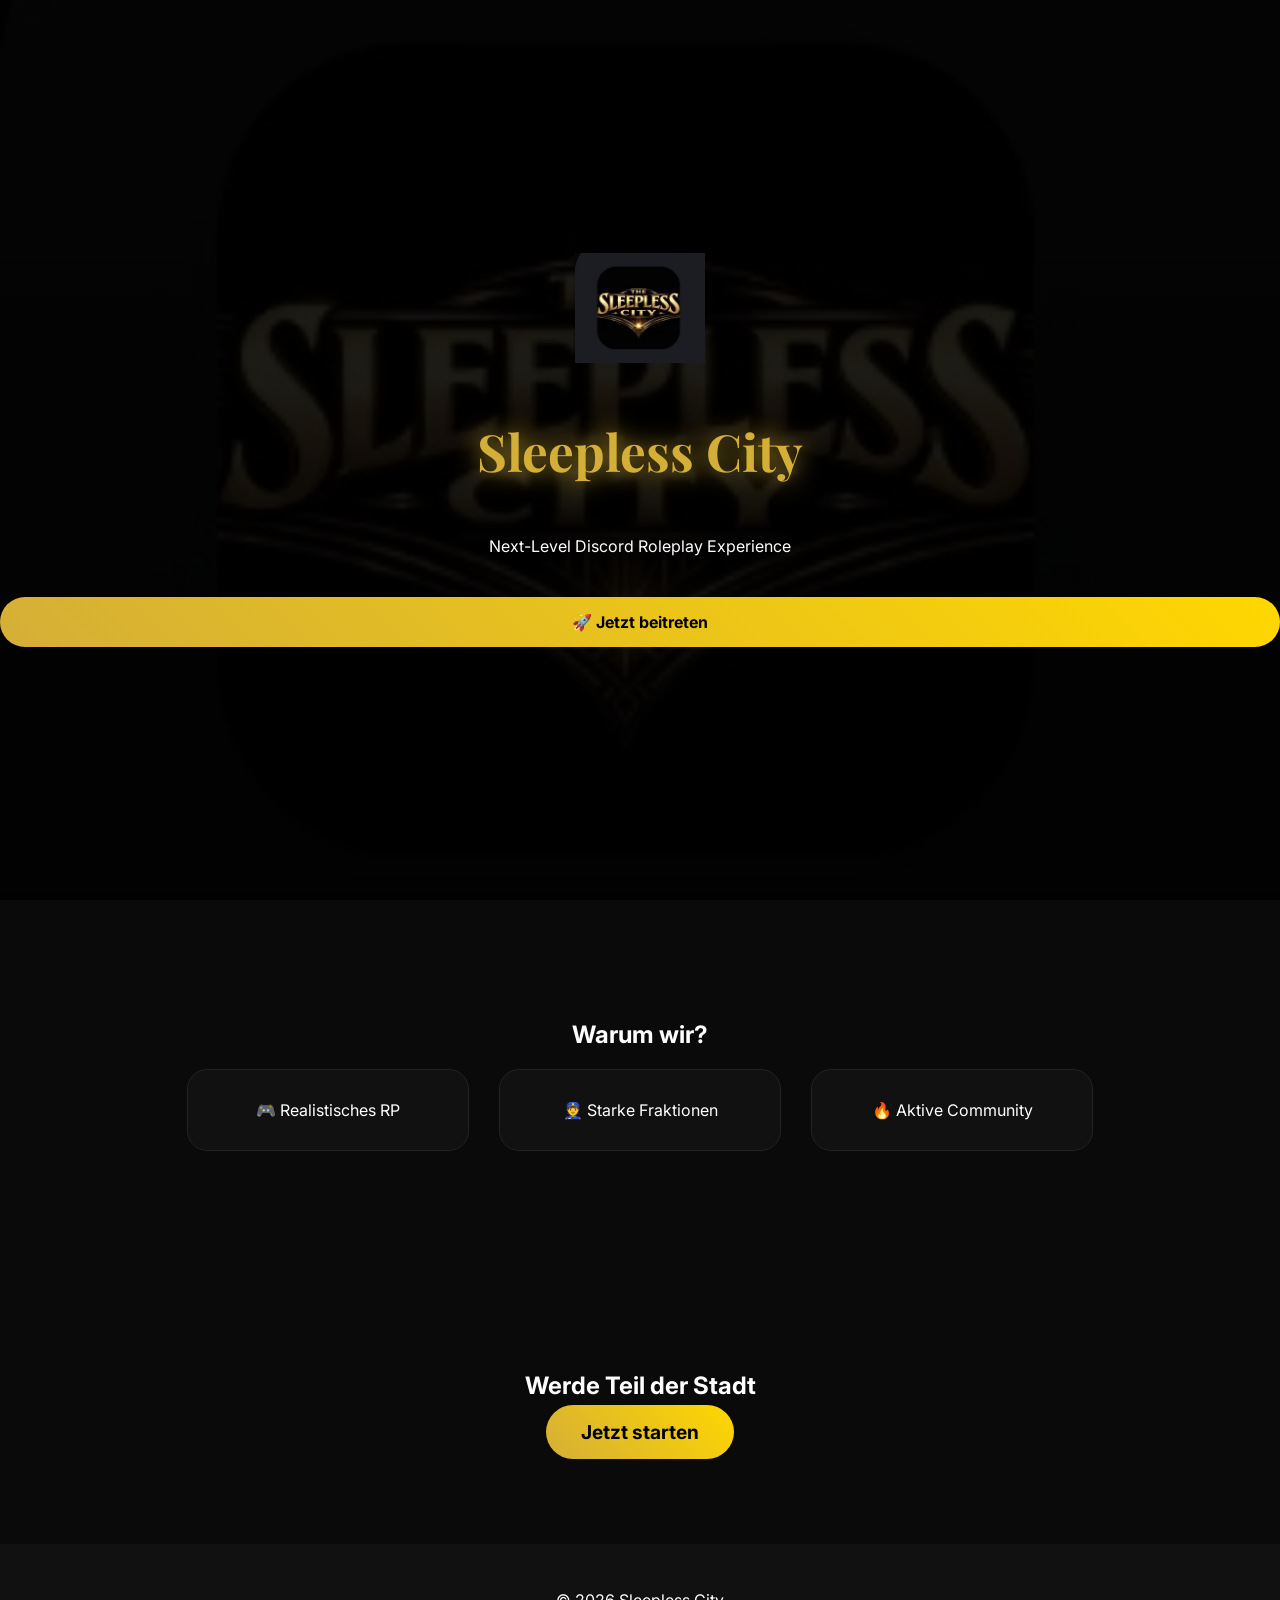
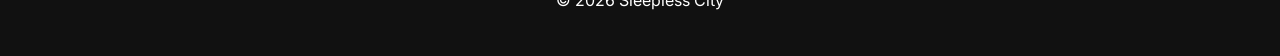
==== index.html @ 9f5f73a9 "Upload ." ====
<!DOCTYPE html>
<html lang="de">
<head>
<meta charset="UTF-8">
<meta name="viewport" content="width=device-width, initial-scale=1.0">

<title>Sleepless City</title>

<link href="https://fonts.googleapis.com/css2?family=Playfair+Display:wght@600&family=Inter&display=swap" rel="stylesheet">
<link rel="stylesheet" href="style.css">
</head>

<body>

<header class="hero">
    <img src="logo.png" class="logo">

    <h1>Sleepless City</h1>
    <p>Next-Level Discord Roleplay Experience</p>

    <a href="https://discord.gg/4vmtpMnhNf" target="_blank" class="btn">
        🚀 Jetzt beitreten
    </a>
</header>

<section class="features">
    <h2>Warum wir?</h2>

    <div class="cards">
        <div class="card">🎮 Realistisches RP</div>
        <div class="card">👮 Starke Fraktionen</div>
        <div class="card">🔥 Aktive Community</div>
    </div>
</section>

<section class="join">
    <h2>Werde Teil der Stadt</h2>
    <a href="https://discord.gg/4vmtpMnhNf" class="btn big">Jetzt starten</a>
</section>

<footer>
    <p>© 2026 Sleepless City</p>
</footer>

<script src="script.js"></script>
</body>
</html>
---- style.css ----
body {
    margin: 0;
    font-family: 'Inter', sans-serif;
    background: #0a0a0a;
    color: white;
}

/* HERO */
.hero {
    height: 100vh;
    text-align: center;

    background: linear-gradient(rgba(0,0,0,0.85), rgba(0,0,0,0.95)),
                url('logo.png');

    background-size: cover;
    background-position: center;

    display: flex;
    flex-direction: column;
    justify-content: center;

    animation: fadeIn 1.5s ease;
}

.logo {
    width: 130px;
    margin: 0 auto 20px;
}

/* TITEL */
h1 {
    font-family: 'Playfair Display', serif;
    font-size: 3.2rem;
    color: #d4af37;
    text-shadow: 0 0 25px #d4af37;
}

/* BUTTON */
.btn {
    margin-top: 25px;
    padding: 15px 35px;

    background: linear-gradient(45deg, #d4af37, #ffd700);
    color: black;

    border-radius: 30px;
    text-decoration: none;
    font-weight: bold;

    transition: 0.3s;
}

.btn:hover {
    transform: scale(1.1);
    box-shadow: 0 0 30px #d4af37;
}

/* FEATURES */
.features {
    padding: 100px 20px;
    text-align: center;
}

.cards {
    display: flex;
    flex-wrap: wrap;
    justify-content: center;
    gap: 30px;
}

.card {
    background: #111;
    padding: 30px;
    border-radius: 20px;
    width: 220px;

    transition: 0.3s;
    border: 1px solid #222;
}

.card:hover {
    transform: translateY(-10px);
    border-color: #d4af37;
}

/* JOIN */
.join {
    padding: 100px 20px;
    text-align: center;
}

.btn.big {
    font-size: 1.2rem;
}

/* FOOTER */
footer {
    padding: 30px;
    text-align: center;
    background: #111;
}

/* ANIMATION */
@keyframes fadeIn {
    from {opacity: 0; transform: translateY(20px);}
    to {opacity: 1; transform: translateY(0);}
}
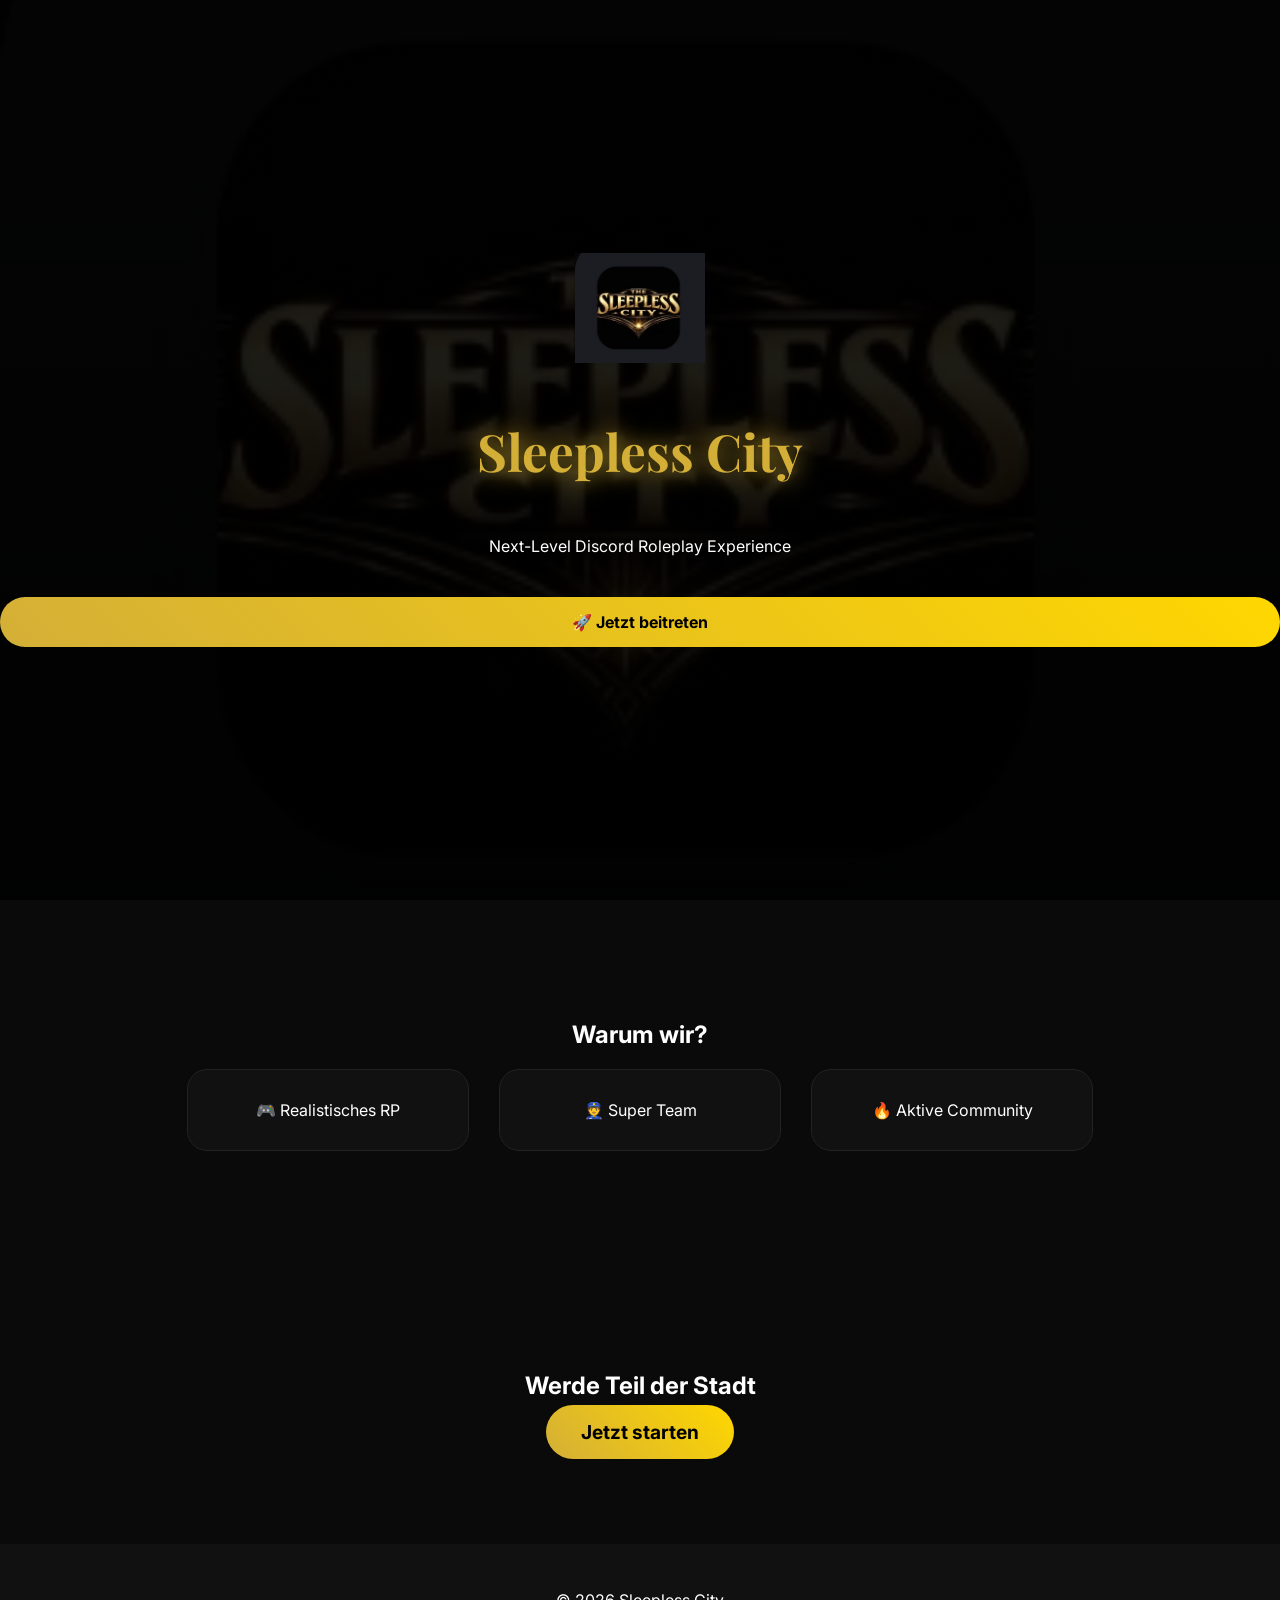
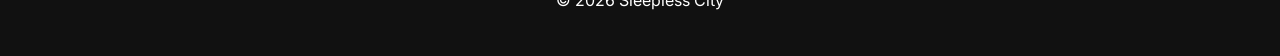
==== commit 8391dc21: "Update index.html" ====
--- a/index.html
+++ b/index.html
@@ -28,7 +28,7 @@
 
     <div class="cards">
         <div class="card">🎮 Realistisches RP</div>
-        <div class="card">👮 Starke Fraktionen</div>
+        <div class="card">👮 Super Team </div>
         <div class="card">🔥 Aktive Community</div>
     </div>
 </section>
@@ -44,4 +44,4 @@
 
 <script src="script.js"></script>
 </body>
-</html>+</html>
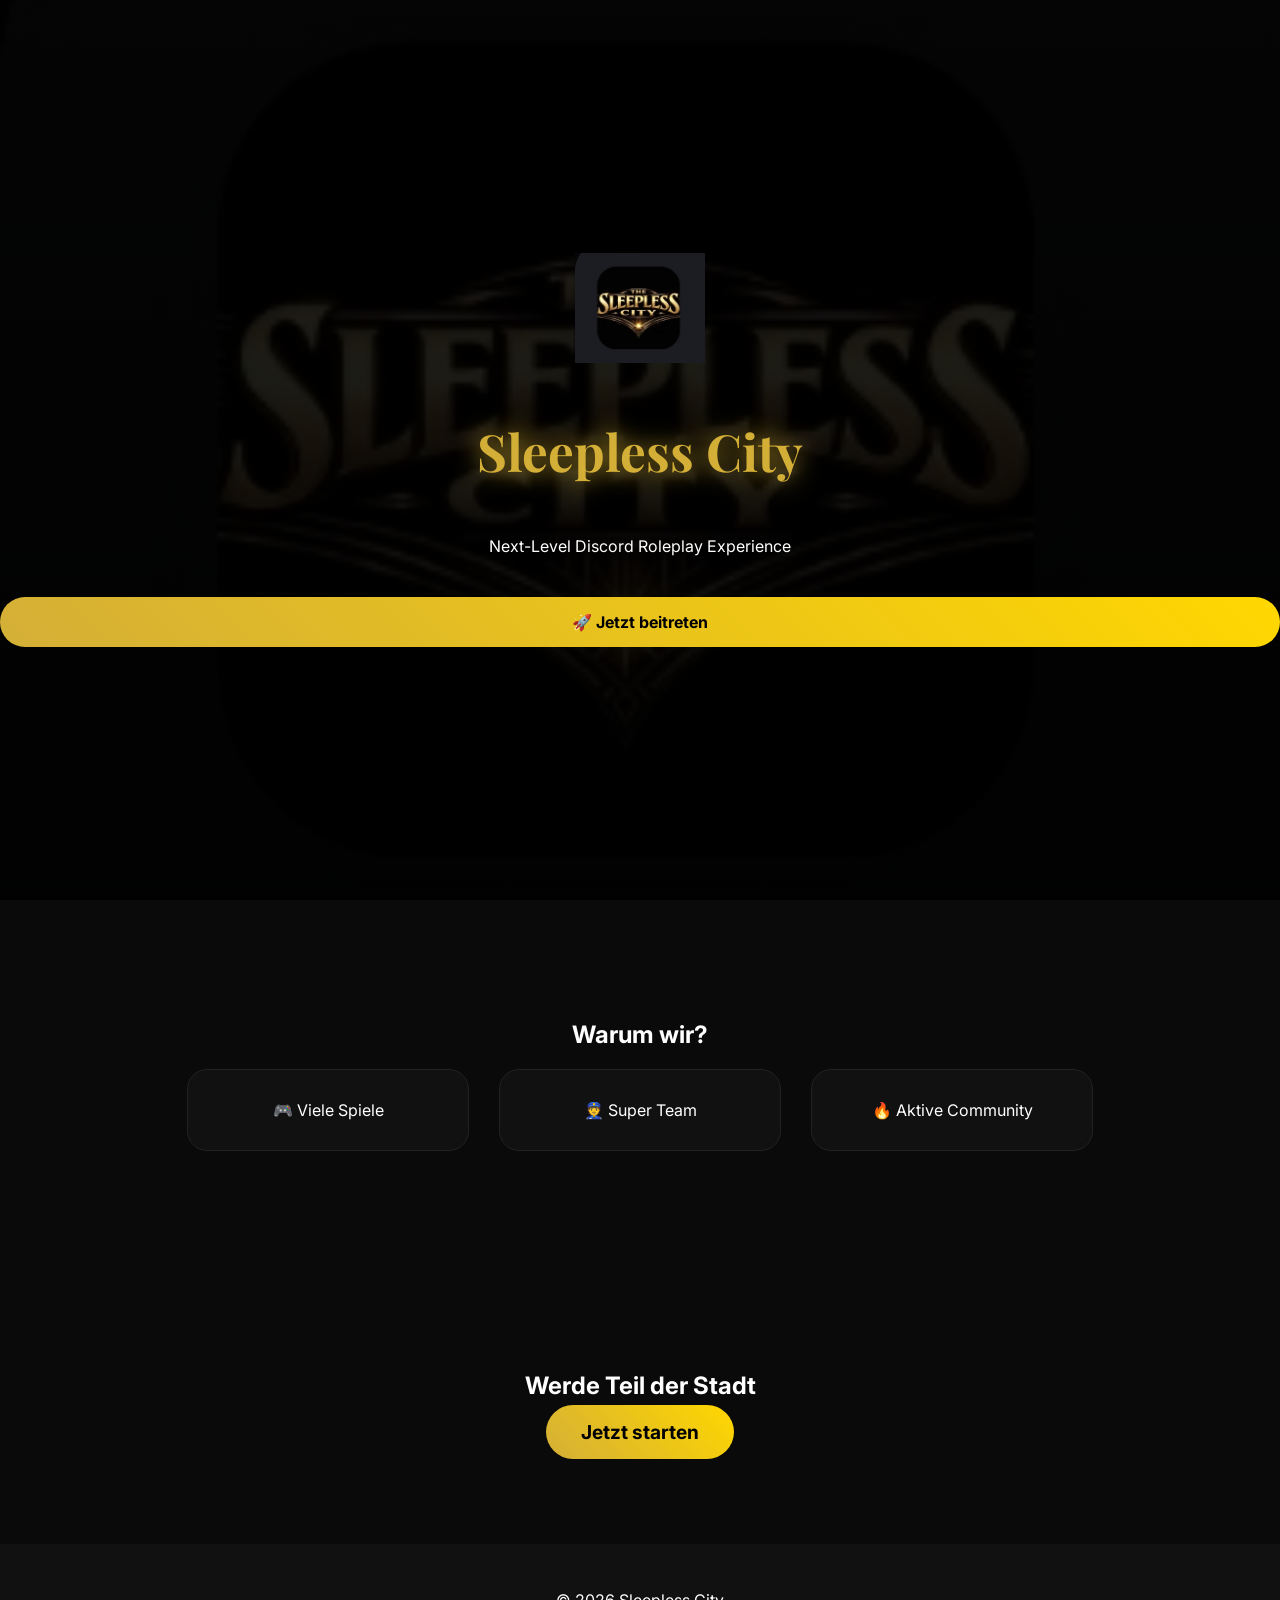
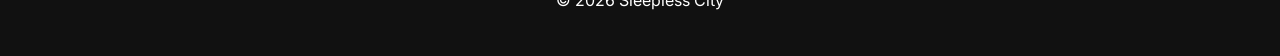
==== commit e75109f0: "Update index.html" ====
--- a/index.html
+++ b/index.html
@@ -27,7 +27,7 @@
     <h2>Warum wir?</h2>
 
     <div class="cards">
-        <div class="card">🎮 Realistisches RP</div>
+        <div class="card">🎮 Viele Spiele </div>
         <div class="card">👮 Super Team </div>
         <div class="card">🔥 Aktive Community</div>
     </div>
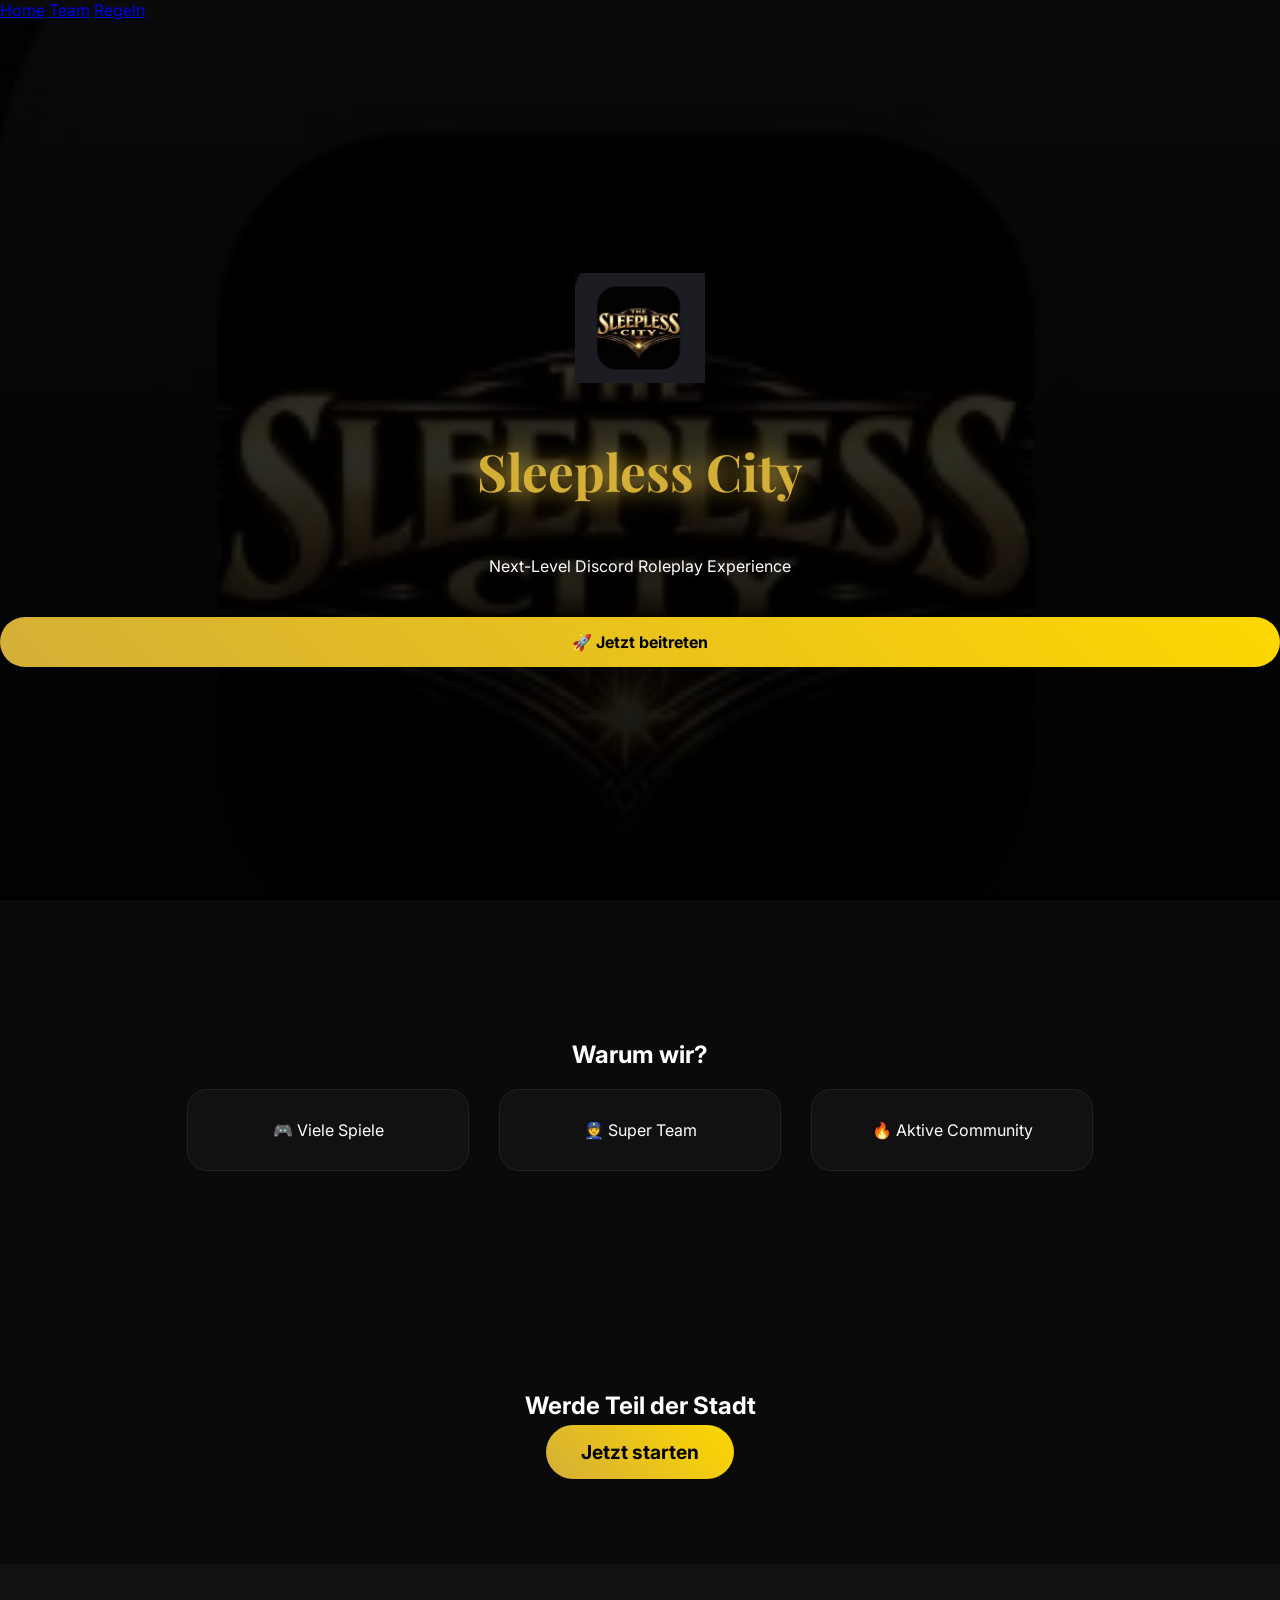
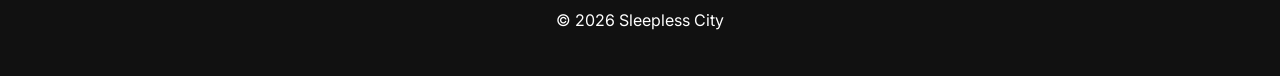
==== commit 3b28c0c1: "Update index.html" ====
--- a/index.html
+++ b/index.html
@@ -11,7 +11,12 @@
 </head>
 
 <body>
-
+<nav>
+    <a href="index.html">Home</a>
+    <a href="team.html">Team</a>
+    <a href="rules.html">Regeln</a>
+</nav>
+    
 <header class="hero">
     <img src="logo.png" class="logo">
 
--- a/style.css
+++ b/style.css
@@ -10,17 +10,16 @@
     height: 100vh;
     text-align: center;
 
-    background: linear-gradient(rgba(0,0,0,0.85), rgba(0,0,0,0.95)),
+    background: linear-gradient(rgba(0,0,0,0.7), rgba(0,0,0,0.95)),
                 url('logo.png');
 
     background-size: cover;
     background-position: center;
+    background-attachment: fixed; /* 🔥 Parallax */
 
     display: flex;
     flex-direction: column;
     justify-content: center;
-
-    animation: fadeIn 1.5s ease;
 }
 
 .logo {
@@ -105,4 +104,4 @@
 @keyframes fadeIn {
     from {opacity: 0; transform: translateY(20px);}
     to {opacity: 1; transform: translateY(0);}
-}+}
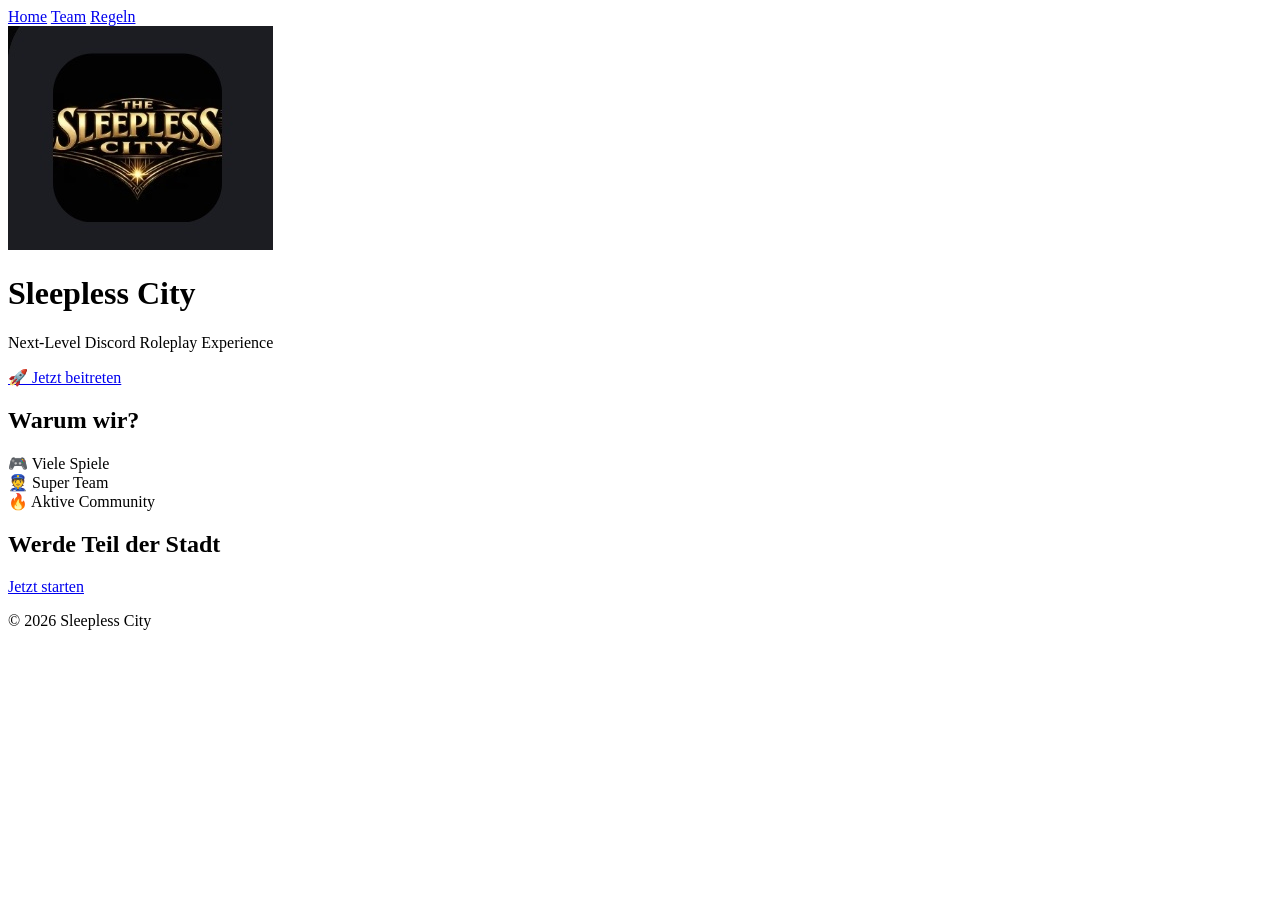
==== commit e83666b1: "Update index.html" ====
--- a/index.html
+++ b/index.html
@@ -6,8 +6,7 @@
 
 <title>Sleepless City</title>
 
-<link href="https://fonts.googleapis.com/css2?family=Playfair+Display:wght@600&family=Inter&display=swap" rel="stylesheet">
-<link rel="stylesheet" href="style.css">
+<link href="https://fonts.googleapis.com/css2?family=Playfair+Display&family=Inter&display=swap" rel="stylesheet">
 </head>
 
 <body>
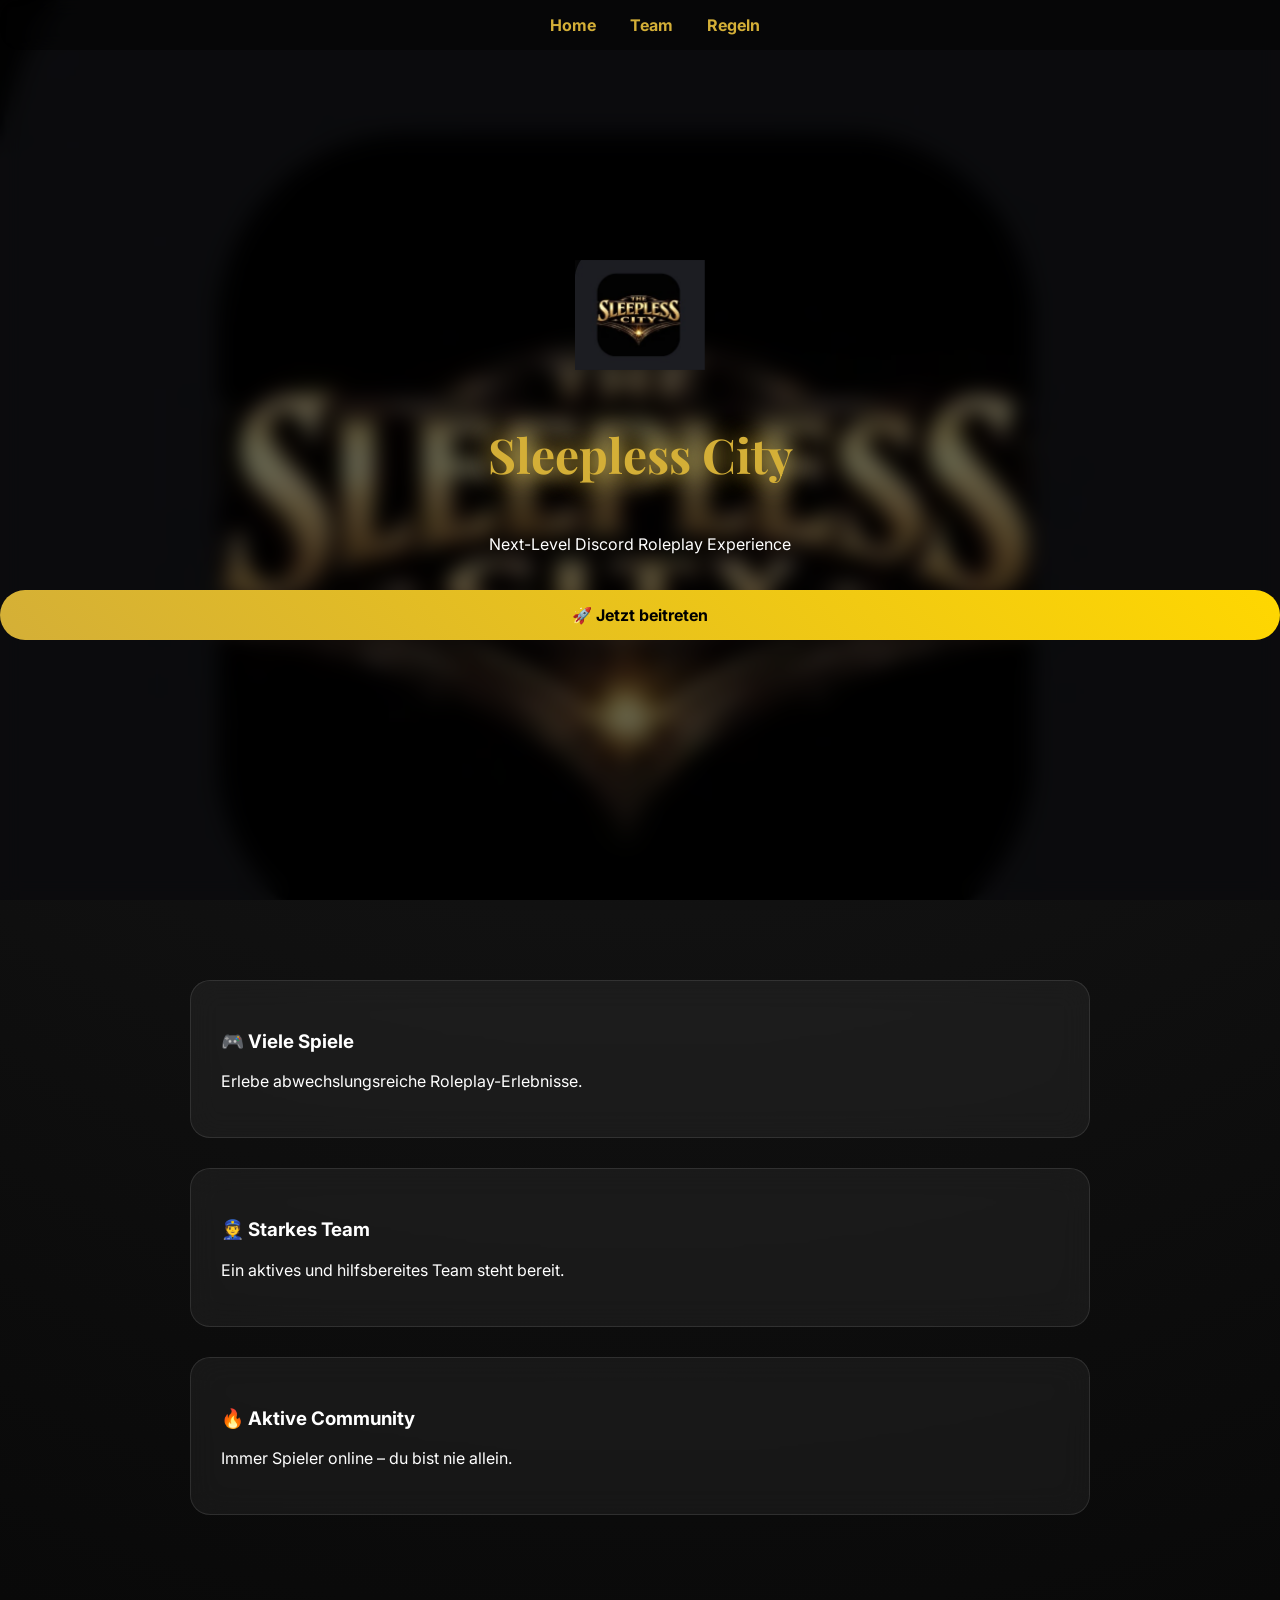
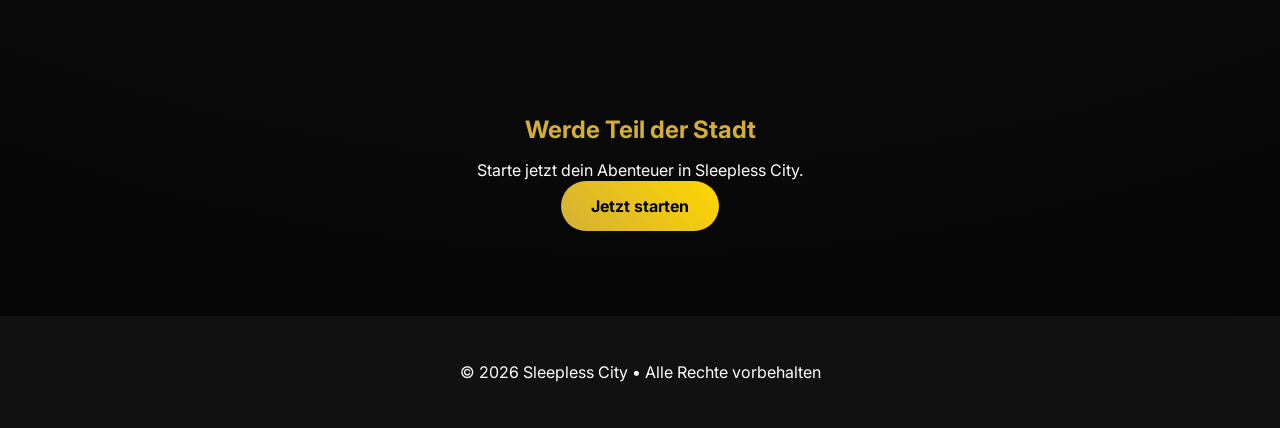
==== commit e707a550: "Update index.html" ====
--- a/index.html
+++ b/index.html
@@ -6,46 +6,73 @@
 
 <title>Sleepless City</title>
 
+<!-- FONTS -->
 <link href="https://fonts.googleapis.com/css2?family=Playfair+Display&family=Inter&display=swap" rel="stylesheet">
+
+<!-- CSS (WICHTIG!) -->
+<link rel="stylesheet" href="style.css">
 </head>
 
 <body>
+
+<!-- NAVBAR -->
 <nav>
     <a href="index.html">Home</a>
     <a href="team.html">Team</a>
     <a href="rules.html">Regeln</a>
 </nav>
-    
+
+<!-- HERO -->
 <header class="hero">
-    <img src="logo.png" class="logo">
+    <img src="logo.png" class="logo" alt="Sleepless City Logo">
 
     <h1>Sleepless City</h1>
-    <p>Next-Level Discord Roleplay Experience</p>
+    <p class="subtitle">Next-Level Discord Roleplay Experience</p>
 
     <a href="https://discord.gg/4vmtpMnhNf" target="_blank" class="btn">
         🚀 Jetzt beitreten
     </a>
 </header>
 
+<!-- FEATURES -->
 <section class="features">
-    <h2>Warum wir?</h2>
+    <div class="cards">
 
-    <div class="cards">
-        <div class="card">🎮 Viele Spiele </div>
-        <div class="card">👮 Super Team </div>
-        <div class="card">🔥 Aktive Community</div>
+        <div class="card">
+            <h3>🎮 Viele Spiele</h3>
+            <p>Erlebe abwechslungsreiche Roleplay-Erlebnisse.</p>
+        </div>
+
+        <div class="card">
+            <h3>👮 Starkes Team</h3>
+            <p>Ein aktives und hilfsbereites Team steht bereit.</p>
+        </div>
+
+        <div class="card">
+            <h3>🔥 Aktive Community</h3>
+            <p>Immer Spieler online – du bist nie allein.</p>
+        </div>
+
     </div>
 </section>
 
+<!-- JOIN -->
 <section class="join">
     <h2>Werde Teil der Stadt</h2>
-    <a href="https://discord.gg/4vmtpMnhNf" class="btn big">Jetzt starten</a>
+    <p>Starte jetzt dein Abenteuer in Sleepless City.</p>
+
+    <a href="https://discord.gg/4vmtpMnhNf" target="_blank" class="btn big">
+        Jetzt starten
+    </a>
 </section>
 
+<!-- FOOTER -->
 <footer>
-    <p>© 2026 Sleepless City</p>
+    <p>© 2026 Sleepless City • Alle Rechte vorbehalten</p>
 </footer>
 
+<!-- SCRIPT -->
 <script src="script.js"></script>
+
 </body>
-</html>
+    </html>
--- a/style.css
+++ b/style.css
@@ -0,0 +1,173 @@
+/* ===== RESET ===== */
+body {
+    margin: 0;
+    font-family: 'Inter', sans-serif;
+    color: white;
+    background: radial-gradient(circle at top, #1a1a1a, #050505);
+}
+
+/* ===== NAVBAR (GLASS) ===== */
+nav {
+    position: fixed;
+    width: 100%;
+    padding: 15px;
+    text-align: center;
+
+    background: rgba(0,0,0,0.4);
+    backdrop-filter: blur(10px);
+
+    z-index: 1000;
+}
+
+nav a {
+    margin: 0 15px;
+    color: #d4af37;
+    text-decoration: none;
+    font-weight: bold;
+}
+
+/* ===== HERO (PARALLAX + GLASS) ===== */
+.hero {
+    height: 100vh;
+    text-align: center;
+
+    background: url('logo.png') center/cover no-repeat fixed;
+
+    display: flex;
+    flex-direction: column;
+    justify-content: center;
+
+    position: relative;
+}
+
+.hero.small {
+    height: 40vh;
+}
+
+.hero::before {
+    content: "";
+    position: absolute;
+    inset: 0;
+
+    background: rgba(0,0,0,0.6);
+    backdrop-filter: blur(10px);
+}
+
+.hero * {
+    position: relative;
+    z-index: 1;
+}
+
+/* ===== LOGO ===== */
+.logo {
+    width: 130px;
+    margin: 0 auto 20px;
+}
+
+/* ===== TITEL ===== */
+h1 {
+    font-family: 'Playfair Display', serif;
+    font-size: 3rem;
+    color: #d4af37;
+    text-shadow: 0 0 25px #d4af37;
+}
+
+h2 {
+    color: #d4af37;
+    margin-bottom: 10px;
+}
+
+/* ===== BUTTON ===== */
+.btn {
+    margin-top: 20px;
+    padding: 15px 30px;
+
+    background: linear-gradient(45deg, #d4af37, #ffd700);
+    color: black;
+
+    border-radius: 30px;
+    text-decoration: none;
+    font-weight: bold;
+
+    transition: 0.3s;
+}
+
+.btn:hover {
+    transform: scale(1.08);
+    box-shadow: 0 0 25px rgba(212,175,55,0.4);
+}
+
+/* ===== SECTION ===== */
+.features {
+    padding: 80px 20px;
+    display: flex;
+    justify-content: center;
+}
+
+/* ===== GRID ===== */
+.cards {
+    display: grid;
+    grid-template-columns: 1fr;
+    max-width: 900px;
+    width: 100%;
+    gap: 30px;
+}
+
+/* ===== GLASS CARD ===== */
+.card {
+    background: rgba(255, 255, 255, 0.05);
+    backdrop-filter: blur(15px);
+    -webkit-backdrop-filter: blur(15px);
+
+    border-radius: 20px;
+    border: 1px solid rgba(255,255,255,0.1);
+
+    padding: 30px;
+    transition: 0.3s;
+}
+
+.card:hover {
+    transform: translateY(-6px);
+    border: 1px solid rgba(212,175,55,0.6);
+    box-shadow: 0 0 30px rgba(212,175,55,0.2);
+}
+
+/* ===== GROßE KARTE ===== */
+.card.big {
+    padding: 40px;
+}
+
+/* ===== LISTEN ===== */
+ul {
+    padding-left: 20px;
+    line-height: 1.8;
+}
+
+li {
+    margin-bottom: 10px;
+    opacity: 0.9;
+}
+
+/* ===== HIGHLIGHT ===== */
+.highlight {
+    margin-top: 20px;
+    padding: 15px;
+
+    background: rgba(212,175,55,0.1);
+    border: 1px solid rgba(212,175,55,0.3);
+
+    border-radius: 10px;
+}
+
+/* ===== JOIN ===== */
+.join {
+    padding: 100px 20px;
+    text-align: center;
+}
+
+/* ===== FOOTER ===== */
+footer {
+    padding: 30px;
+    text-align: center;
+    background: #111;
+    }
